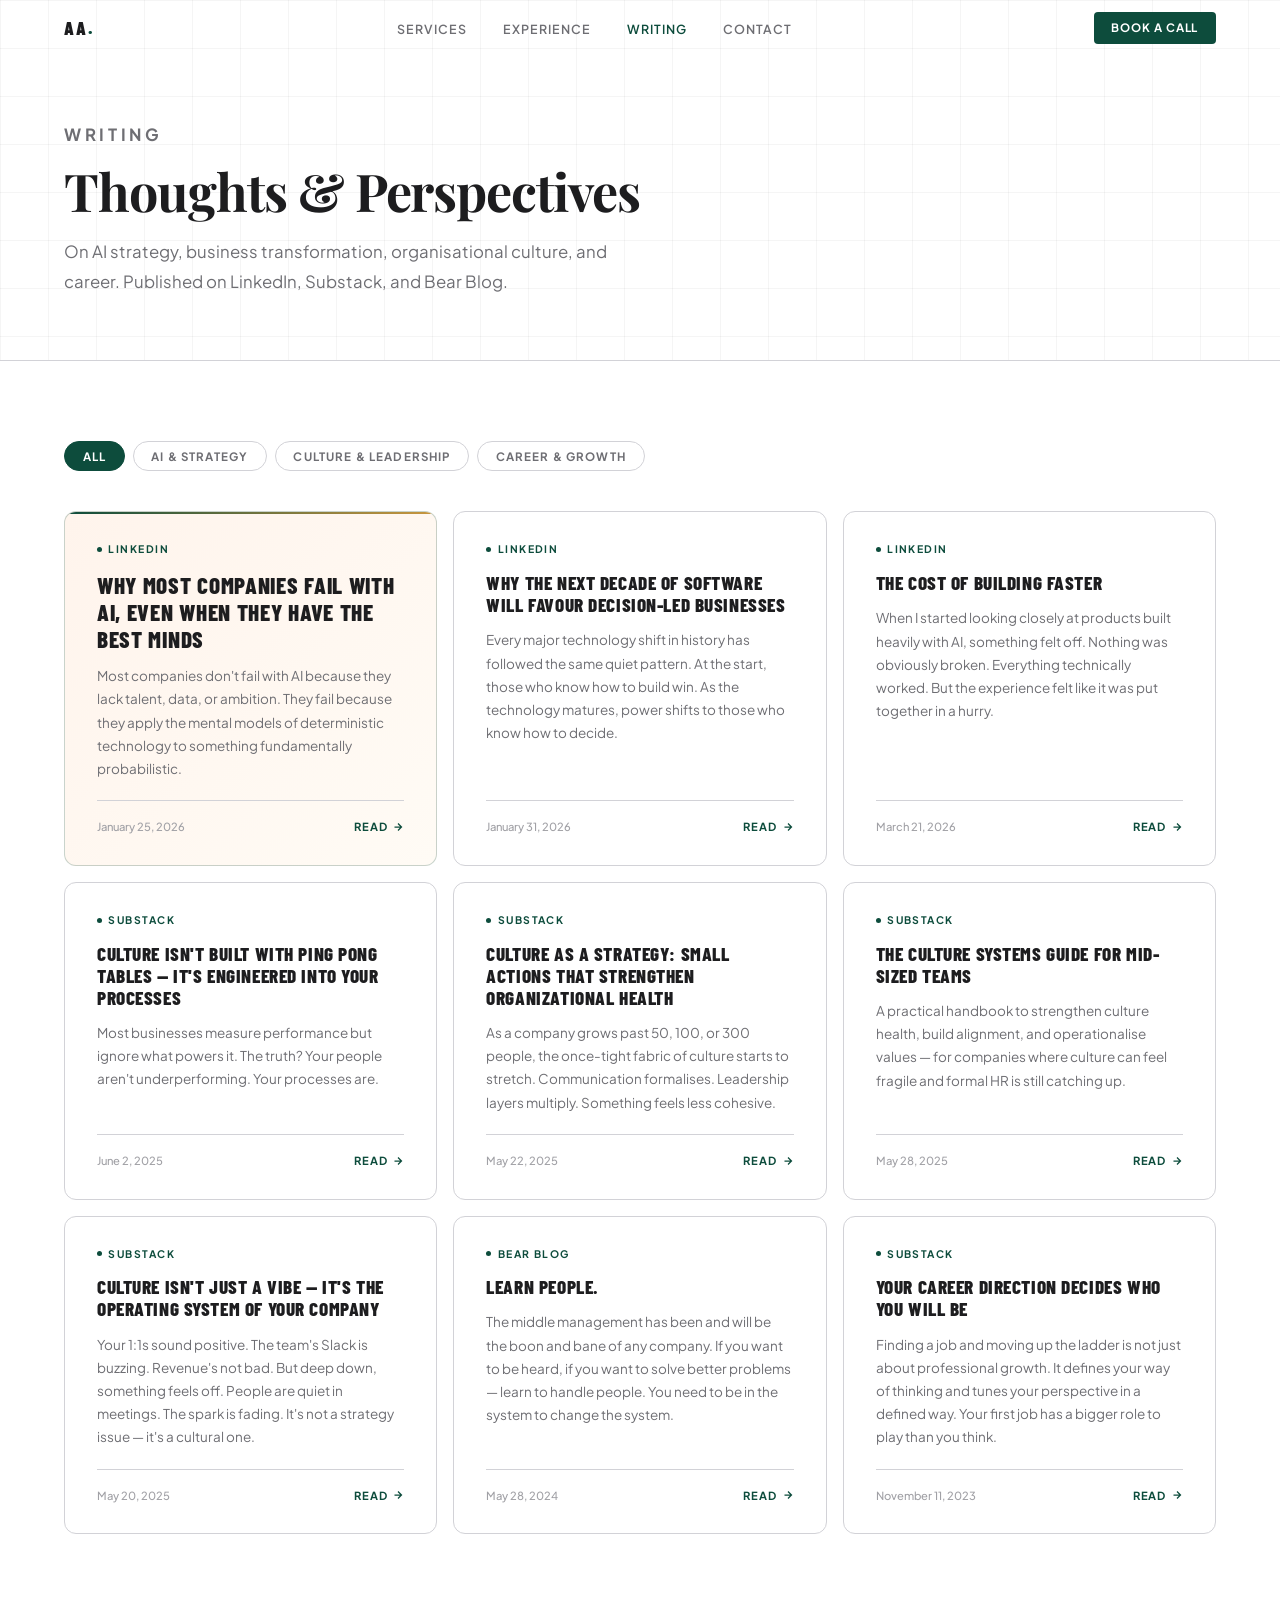
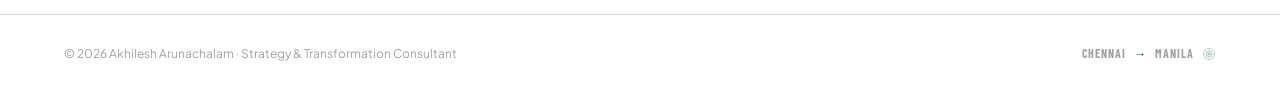
==== blog/index.html @ 8de8f926 "Migrate to multi-page structure for SEO - Extract shared CSS to styles.css - Create services.html wi" ====
<!DOCTYPE html>
<html lang="en">
<head>
  <meta charset="UTF-8"/>
  <meta name="viewport" content="width=device-width, initial-scale=1.0"/>
  <meta name="description" content="Writing by Akhilesh Arunachalam on AI strategy, business transformation, culture, and career — published on LinkedIn, Substack, and Bear Blog."/>
  <title>Writing &amp; Perspectives — Akhilesh Arunachalam</title>
  <link rel="preconnect" href="https://fonts.googleapis.com"/>
  <link href="https://fonts.googleapis.com/css2?family=Barlow+Condensed:wght@700;800;900&family=Playfair+Display:wght@600;700;800&family=Plus+Jakarta+Sans:wght@300;400;500;600;700;800&display=swap" rel="stylesheet"/>
  <link rel="stylesheet" href="../styles.css"/>
</head>
<body>

<nav id="nav">
  <a href="../" class="nav-logo">AA<span>.</span></a>
  <ul>
    <li><a href="../services.html">Services</a></li>
    <li><a href="../#experience">Experience</a></li>
    <li><a href="./" class="active">Writing</a></li>
    <li><a href="../#contact">Contact</a></li>
  </ul>
  <a href="https://calendly.com/akhilesh-arunachalam" target="_blank" class="nav-cta">Book a call</a>
</nav>

<div class="page-hero">
  <p class="page-hero-label">Writing</p>
  <h1>Thoughts &amp; Perspectives</h1>
  <p>On AI strategy, business transformation, organisational culture, and career. Published on LinkedIn, Substack, and Bear Blog.</p>
</div>

<section id="blogs">
  <div class="blog-filters fade">
    <button class="bf active" data-filter="all">All</button>
    <button class="bf" data-filter="ai">AI &amp; Strategy</button>
    <button class="bf" data-filter="culture">Culture &amp; Leadership</button>
    <button class="bf" data-filter="career">Career &amp; Growth</button>
  </div>

  <div class="blog-grid">

    <a href="why-most-companies-fail-with-ai.html" class="blog-card bc-featured fade" data-category="ai">
      <div class="blog-platform">LinkedIn</div>
      <div class="blog-title">Why Most Companies Fail With AI, Even When They Have the Best Minds</div>
      <p class="blog-excerpt">Most companies don't fail with AI because they lack talent, data, or ambition. They fail because they apply the mental models of deterministic technology to something fundamentally probabilistic.</p>
      <div class="blog-footer">
        <span class="blog-date">January 25, 2026</span>
        <span class="blog-cta">Read <svg width="12" height="12" fill="none" viewBox="0 0 24 24" stroke="currentColor" stroke-width="2.5"><path d="M5 12h14M12 5l7 7-7 7"/></svg></span>
      </div>
    </a>

    <a href="next-decade-software-decision-led-businesses.html" class="blog-card fade d1" data-category="ai">
      <div class="blog-platform">LinkedIn</div>
      <div class="blog-title">Why the Next Decade of Software Will Favour Decision-Led Businesses</div>
      <p class="blog-excerpt">Every major technology shift in history has followed the same quiet pattern. At the start, those who know how to build win. As the technology matures, power shifts to those who know how to decide.</p>
      <div class="blog-footer">
        <span class="blog-date">January 31, 2026</span>
        <span class="blog-cta">Read <svg width="12" height="12" fill="none" viewBox="0 0 24 24" stroke="currentColor" stroke-width="2.5"><path d="M5 12h14M12 5l7 7-7 7"/></svg></span>
      </div>
    </a>

    <a href="cost-of-building-faster.html" class="blog-card fade d2" data-category="ai">
      <div class="blog-platform">LinkedIn</div>
      <div class="blog-title">The Cost of Building Faster</div>
      <p class="blog-excerpt">When I started looking closely at products built heavily with AI, something felt off. Nothing was obviously broken. Everything technically worked. But the experience felt like it was put together in a hurry.</p>
      <div class="blog-footer">
        <span class="blog-date">March 21, 2026</span>
        <span class="blog-cta">Read <svg width="12" height="12" fill="none" viewBox="0 0 24 24" stroke="currentColor" stroke-width="2.5"><path d="M5 12h14M12 5l7 7-7 7"/></svg></span>
      </div>
    </a>

    <a href="culture-ping-pong-tables-processes.html" class="blog-card fade" data-category="culture">
      <div class="blog-platform">Substack</div>
      <div class="blog-title">Culture Isn't Built with Ping Pong Tables — It's Engineered into Your Processes</div>
      <p class="blog-excerpt">Most businesses measure performance but ignore what powers it. The truth? Your people aren't underperforming. Your processes are.</p>
      <div class="blog-footer">
        <span class="blog-date">June 2, 2025</span>
        <span class="blog-cta">Read <svg width="12" height="12" fill="none" viewBox="0 0 24 24" stroke="currentColor" stroke-width="2.5"><path d="M5 12h14M12 5l7 7-7 7"/></svg></span>
      </div>
    </a>

    <a href="culture-as-strategy-small-actions.html" class="blog-card fade d1" data-category="culture">
      <div class="blog-platform">Substack</div>
      <div class="blog-title">Culture as a Strategy: Small Actions That Strengthen Organizational Health</div>
      <p class="blog-excerpt">As a company grows past 50, 100, or 300 people, the once-tight fabric of culture starts to stretch. Communication formalises. Leadership layers multiply. Something feels less cohesive.</p>
      <div class="blog-footer">
        <span class="blog-date">May 22, 2025</span>
        <span class="blog-cta">Read <svg width="12" height="12" fill="none" viewBox="0 0 24 24" stroke="currentColor" stroke-width="2.5"><path d="M5 12h14M12 5l7 7-7 7"/></svg></span>
      </div>
    </a>

    <a href="culture-systems-guide.html" class="blog-card fade d2" data-category="culture">
      <div class="blog-platform">Substack</div>
      <div class="blog-title">The Culture Systems Guide for Mid-Sized Teams</div>
      <p class="blog-excerpt">A practical handbook to strengthen culture health, build alignment, and operationalise values — for companies where culture can feel fragile and formal HR is still catching up.</p>
      <div class="blog-footer">
        <span class="blog-date">May 28, 2025</span>
        <span class="blog-cta">Read <svg width="12" height="12" fill="none" viewBox="0 0 24 24" stroke="currentColor" stroke-width="2.5"><path d="M5 12h14M12 5l7 7-7 7"/></svg></span>
      </div>
    </a>

    <a href="culture-not-just-a-vibe.html" class="blog-card fade" data-category="culture">
      <div class="blog-platform">Substack</div>
      <div class="blog-title">Culture Isn't Just a Vibe — It's the Operating System of Your Company</div>
      <p class="blog-excerpt">Your 1:1s sound positive. The team's Slack is buzzing. Revenue's not bad. But deep down, something feels off. People are quiet in meetings. The spark is fading. It's not a strategy issue — it's a cultural one.</p>
      <div class="blog-footer">
        <span class="blog-date">May 20, 2025</span>
        <span class="blog-cta">Read <svg width="12" height="12" fill="none" viewBox="0 0 24 24" stroke="currentColor" stroke-width="2.5"><path d="M5 12h14M12 5l7 7-7 7"/></svg></span>
      </div>
    </a>

    <a href="learn-people.html" class="blog-card fade d1" data-category="career">
      <div class="blog-platform">Bear Blog</div>
      <div class="blog-title">Learn People.</div>
      <p class="blog-excerpt">The middle management has been and will be the boon and bane of any company. If you want to be heard, if you want to solve better problems — learn to handle people. You need to be in the system to change the system.</p>
      <div class="blog-footer">
        <span class="blog-date">May 28, 2024</span>
        <span class="blog-cta">Read <svg width="12" height="12" fill="none" viewBox="0 0 24 24" stroke="currentColor" stroke-width="2.5"><path d="M5 12h14M12 5l7 7-7 7"/></svg></span>
      </div>
    </a>

    <a href="career-direction-decides-who-you-will-be.html" class="blog-card fade d2" data-category="career">
      <div class="blog-platform">Substack</div>
      <div class="blog-title">Your Career Direction Decides Who You Will Be</div>
      <p class="blog-excerpt">Finding a job and moving up the ladder is not just about professional growth. It defines your way of thinking and tunes your perspective in a defined way. Your first job has a bigger role to play than you think.</p>
      <div class="blog-footer">
        <span class="blog-date">November 11, 2023</span>
        <span class="blog-cta">Read <svg width="12" height="12" fill="none" viewBox="0 0 24 24" stroke="currentColor" stroke-width="2.5"><path d="M5 12h14M12 5l7 7-7 7"/></svg></span>
      </div>
    </a>

  </div>
</section>

<footer>
  <div class="ft-l">© 2026 Akhilesh Arunachalam · Strategy &amp; Transformation Consultant</div>
  <div class="ft-r">
    Chennai <span>→</span> Manila
    <svg width="14" height="14" viewBox="0 0 20 20" fill="none" style="opacity:.35">
      <circle cx="10" cy="10" r="8" stroke="#0d4c3c" stroke-width="1"/>
      <circle cx="10" cy="10" r="4" stroke="#0d4c3c" stroke-width="1"/>
      <circle cx="10" cy="10" r="1.5" fill="#0d4c3c"/>
      <line x1="10" y1="2" x2="10" y2="18" stroke="#0d4c3c" stroke-width=".7"/>
      <line x1="2" y1="10" x2="18" y2="10" stroke="#0d4c3c" stroke-width=".7"/>
      <line x1="4.3" y1="4.3" x2="15.7" y2="15.7" stroke="#0d4c3c" stroke-width=".7"/>
      <line x1="15.7" y1="4.3" x2="4.3" y2="15.7" stroke="#0d4c3c" stroke-width=".7"/>
    </svg>
  </div>
</footer>

<script>
  const nav = document.getElementById('nav');
  window.addEventListener('scroll', () => nav.classList.toggle('scrolled', window.scrollY > 16), { passive: true });

  const io = new IntersectionObserver(
    entries => entries.forEach(e => { if (e.isIntersecting) e.target.classList.add('in'); }),
    { threshold: 0.07 }
  );
  document.querySelectorAll('.fade').forEach(el => io.observe(el));

  document.querySelectorAll('.bf').forEach(btn => {
    btn.addEventListener('click', () => {
      document.querySelectorAll('.bf').forEach(b => b.classList.remove('active'));
      btn.classList.add('active');
      const filter = btn.dataset.filter;
      document.querySelectorAll('.blog-card').forEach(card => {
        const show = filter === 'all' || card.dataset.category === filter;
        card.style.display = show ? '' : 'none';
      });
    });
  });
</script>
</body>
</html>
---- styles.css ----
*, *::before, *::after { box-sizing: border-box; margin: 0; padding: 0; }

:root {
  --bg:      #ffffff;
  --bg2:     #f5f5f7;
  --card:    #ffffff;
  --card2:   #f5f5f7;
  --border:  #d2d2d7;
  --text:    #1d1d1f;
  --muted:   #6e6e73;
  --light:   #a1a1a6;
  --saffron: #0d4c3c;
  --gold:    #c9973f;
  --sf-glow: rgba(13,76,60,.14);
}

html { scroll-behavior: smooth; }

body {
  background: var(--bg);
  color: var(--text);
  font-family: 'Plus Jakarta Sans', -apple-system, sans-serif;
  font-size: 17px;
  line-height: 1.75;
  -webkit-font-smoothing: antialiased;
}

/* ── NAV ─────────────────────────────────────── */
nav {
  position: fixed; top: 0; left: 0; right: 0; z-index: 200;
  height: 56px;
  display: flex; align-items: center; justify-content: space-between;
  padding: 0 max(28px,5%);
  transition: background .3s, border-color .3s;
}
nav.scrolled {
  background: rgba(255,255,255,.92);
  backdrop-filter: blur(16px);
  -webkit-backdrop-filter: blur(16px);
  border-bottom: 1px solid var(--border);
}
.nav-logo {
  font-family: 'Barlow Condensed', sans-serif;
  font-weight: 900; font-size: 1.15rem; letter-spacing: .12em;
  text-transform: uppercase; color: var(--text); text-decoration: none;
}
.nav-logo span { color: var(--saffron); }
nav ul { list-style: none; display: flex; gap: 2.25rem; }
nav a { font-size: .78rem; font-weight: 600; letter-spacing: .08em; text-transform: uppercase; color: var(--muted); text-decoration: none; transition: color .2s; }
nav a:hover { color: var(--saffron); }
nav ul a.active { color: var(--saffron); }
.nav-cta {
  background: var(--saffron); color: #fff !important;
  padding: .4rem 1.1rem; border-radius: 4px;
  font-size: .72rem; font-weight: 700; letter-spacing: .08em; text-transform: uppercase;
  text-decoration: none; transition: background .2s;
}
.nav-cta:hover { background: #0a3d2f !important; color: #fff !important; }

/* ── FADE ANIMATIONS ─────────────────────────── */
.fade { opacity: 0; transform: translateY(24px); transition: opacity .7s ease, transform .7s ease; }
.fade.in { opacity: 1; transform: none; }
.d1 { transition-delay: .1s; } .d2 { transition-delay: .2s; }
.d3 { transition-delay: .3s; } .d4 { transition-delay: .45s; }

/* ── HERO ────────────────────────────────────── */
#hero {
  min-height: 100vh;
  display: grid; grid-template-columns: 1fr 1fr;
  align-items: center;
  padding: 80px max(28px,5%) 60px;
  position: relative; overflow: hidden;
  background: #ffffff;
}
#hero::before {
  content: '';
  position: absolute; inset: 0;
  background-image:
    linear-gradient(rgba(0,0,0,.05) 1px, transparent 1px),
    linear-gradient(90deg, rgba(0,0,0,.05) 1px, transparent 1px);
  background-size: 48px 48px;
  pointer-events: none;
}
#hero::after {
  content: '';
  position: absolute; bottom: -120px; left: -80px;
  width: 500px; height: 500px;
  background: radial-gradient(circle, rgba(13,76,60,.07) 0%, transparent 65%);
  pointer-events: none;
}
.hero-left { position: relative; z-index: 2; }
.hero-tag {
  display: inline-flex; align-items: center; gap: .6rem;
  font-size: .68rem; font-weight: 700; letter-spacing: .2em;
  text-transform: uppercase; color: var(--saffron); margin-bottom: 1.75rem;
}
.hero-tag::before { content: ''; width: 24px; height: 2px; background: var(--saffron); }
h1 {
  font-family: 'Barlow Condensed', sans-serif;
  font-size: clamp(2.8rem, 6vw, 5.5rem);
  font-weight: 900; letter-spacing: .06em;
  text-transform: uppercase; line-height: .95;
  color: var(--text); margin-bottom: 1.75rem;
}
.hero-tagline {
  font-size: clamp(.72rem, 1.1vw, .85rem);
  font-weight: 700; letter-spacing: .22em; text-transform: uppercase;
  color: var(--saffron); margin-bottom: 1.25rem;
  display: flex; align-items: center; gap: .75rem;
}
.tl-sep { color: var(--light); }
.hero-desc {
  font-size: clamp(.9rem, 1.4vw, 1.05rem);
  color: var(--muted); line-height: 1.75; max-width: 420px; margin-bottom: 3rem;
}
.cap-badges { display: flex; flex-wrap: wrap; gap: 1.25rem; margin-bottom: 3rem; }
.cap-badge {
  display: flex; align-items: center; gap: .7rem;
  padding: .55rem 1rem .55rem .55rem;
  background: var(--bg2); border: 1px solid var(--border); border-radius: 6px;
  transition: border-color .2s, background .2s;
}
.cap-badge:hover { border-color: rgba(13,76,60,.4); background: rgba(13,76,60,.05); }
.cap-icon {
  width: 32px; height: 32px; border-radius: 4px;
  background: rgba(13,76,60,.12);
  display: flex; align-items: center; justify-content: center;
  flex-shrink: 0; color: var(--saffron);
}
.cap-text { font-size: .62rem; font-weight: 700; letter-spacing: .14em; text-transform: uppercase; color: var(--muted); }
.hero-actions { display: flex; gap: 1rem; }
.btn {
  display: inline-flex; align-items: center; gap: .5rem;
  padding: .75rem 1.75rem; border-radius: 4px;
  font-size: .82rem; font-weight: 700; letter-spacing: .06em;
  text-transform: uppercase; text-decoration: none; transition: all .2s;
}
.btn-primary { background: var(--saffron); color: #fff; }
.btn-primary:hover { background: #0a3d2f; transform: translateY(-1px); box-shadow: 0 6px 20px rgba(13,76,60,.3); }
.btn-outline { border: 1px solid var(--border); color: var(--muted); }
.btn-outline:hover { border-color: var(--saffron); color: var(--saffron); }
.hero-right {
  position: relative; z-index: 2;
  display: flex; align-items: center; justify-content: flex-end; padding-right: 2%;
}
.gopuram-wrap { position: relative; width: min(480px, 46vw); }
.gopuram-svg { width: 100%; height: auto; display: block; }
.gopuram-halo {
  position: absolute; top: 50%; left: 50%;
  transform: translate(-50%, -50%);
  width: 90%; height: 90%; border-radius: 50%;
  border: 1px solid rgba(13,76,60,.12); pointer-events: none;
}
.gopuram-halo::before {
  content: ''; position: absolute; inset: 12%; border-radius: 50%;
  border: 1px solid rgba(13,76,60,.07);
}
.hero-pill {
  position: absolute;
  background: rgba(255,255,255,.97); border: 1px solid var(--border);
  box-shadow: 0 4px 20px rgba(0,0,0,.08); border-radius: 8px; padding: .6rem 1rem;
  backdrop-filter: blur(8px);
}
.hero-pill .pn { font-size: 1.3rem; font-weight: 800; letter-spacing: -.04em; color: var(--saffron); display: block; }
.hero-pill .pl { font-size: .65rem; font-weight: 600; letter-spacing: .08em; text-transform: uppercase; color: var(--muted); }
.pill-1 { top: 18%; left: -8%; animation: float 6s ease-in-out infinite; }
.pill-2 { bottom: 22%; right: -4%; animation: float 6s ease-in-out infinite .8s; }
.pill-3 { top: 54%; left: -12%; animation: float 6s ease-in-out infinite 1.6s; }
@keyframes float { 0%,100% { transform: translateY(0); } 50% { transform: translateY(-8px); } }

/* ── MARQUEE ────────────────────────────────── */
#marquee { padding: 14px 0; overflow: hidden; background: var(--card); border-top: 1px solid var(--border); border-bottom: 1px solid var(--border); }
.marquee-track { display: flex; width: max-content; animation: mq 35s linear infinite; }
.marquee-track:hover { animation-play-state: paused; }
@keyframes mq { from { transform: translateX(0); } to { transform: translateX(-50%); } }
.mi { display: inline-flex; align-items: center; gap: .5rem; padding: 0 2rem; font-size: .68rem; font-weight: 700; letter-spacing: .14em; text-transform: uppercase; color: var(--light); white-space: nowrap; }
.md { width: 4px; height: 4px; border-radius: 50%; background: var(--saffron); flex-shrink: 0; }

/* ── NUMBERS ────────────────────────────────── */
#numbers { display: grid; grid-template-columns: repeat(4,1fr); gap: 0; border-bottom: 1px solid var(--border); }
.num-item { padding: 2.5rem 2rem; border-right: 1px solid var(--border); position: relative; overflow: hidden; transition: background .2s; }
.num-item:last-child { border-right: none; }
.num-item:hover { background: rgba(0,0,0,.02); }
.num-item::before { content: ''; position: absolute; bottom: 0; left: 0; right: 0; height: 2px; background: linear-gradient(90deg, var(--saffron), var(--gold)); opacity: 0; transition: opacity .3s; }
.num-item:hover::before { opacity: 1; }
.big-num { font-family: 'Barlow Condensed', sans-serif; font-size: 3rem; font-weight: 900; letter-spacing: -.01em; line-height: 1; color: var(--text); margin-bottom: .4rem; }
.big-num span { color: var(--saffron); }
.num-label { font-size: .75rem; color: var(--muted); font-weight: 500; line-height: 1.4; }

/* ── SPOTLIGHT ──────────────────────────────── */
#spotlight { padding: 100px max(28px,5%); background: var(--bg2); position: relative; overflow: hidden; text-align: center; }
#spotlight::before { content: ''; position: absolute; bottom: 0; left: 50%; transform: translateX(-50%); width: 800px; height: 300px; background: radial-gradient(ellipse, rgba(13,76,60,.08) 0%, transparent 70%); pointer-events: none; }
#spotlight::after { content: ''; position: absolute; inset: 0; background-image: radial-gradient(circle, rgba(13,76,60,.13) 1px, transparent 1px); background-size: 42px 42px; pointer-events: none; }
.sp-label { font-size: .68rem; font-weight: 700; letter-spacing: .22em; text-transform: uppercase; color: var(--saffron); margin-bottom: 1.75rem; position: relative; z-index: 2; }
.sp-head { font-family: 'Playfair Display', serif; font-size: clamp(1.9rem, 5vw, 4rem); font-weight: 700; letter-spacing: -0.02em; text-transform: none; line-height: 1.18; color: var(--text); max-width: 900px; margin: 0 auto 1.5rem; position: relative; z-index: 2; }
.sp-head em { font-style: normal; color: var(--saffron); }
.sp-sub { font-size: 1.05rem; color: var(--muted); max-width: 540px; margin: 0 auto 2.75rem; line-height: 1.8; position: relative; z-index: 2; }
.sp-tags { display: flex; flex-wrap: wrap; gap: .6rem; justify-content: center; position: relative; z-index: 2; }
.sp-tag { background: rgba(0,0,0,.04); border: 1px solid var(--border); color: var(--muted); padding: .32rem .9rem; border-radius: 3px; font-size: .72rem; font-weight: 600; letter-spacing: .08em; text-transform: uppercase; }

/* ── PILLARS ────────────────────────────────── */
#pillars { padding: 80px max(28px,5%); background: var(--bg); }
.sec-label { font-size: .68rem; font-weight: 700; letter-spacing: .22em; text-transform: uppercase; color: var(--saffron); margin-bottom: .75rem; }
.sec-title { font-family: 'Playfair Display', serif; font-size: clamp(1.75rem, 3.5vw, 2.75rem); font-weight: 700; letter-spacing: -0.02em; text-transform: none; color: var(--text); margin-bottom: 2.5rem; line-height: 1.18; }
.pillars-grid { display: grid; grid-template-columns: repeat(3,1fr); gap: 16px; }
.pillar-card { background: var(--card); border: 1px solid var(--border); border-radius: 8px; padding: 2.25rem 2rem; position: relative; overflow: hidden; transition: transform .25s, box-shadow .25s, border-color .25s; }
.pillar-card::before { content: ''; position: absolute; top: 0; left: 0; right: 0; height: 2px; background: linear-gradient(90deg, var(--saffron), var(--gold)); opacity: 0; transition: opacity .25s; }
.pillar-card:hover { transform: translateY(-4px); box-shadow: 0 16px 48px rgba(0,0,0,.3); border-color: rgba(13,76,60,.3); }
.pillar-card:hover::before { opacity: 1; }
.pillar-num { font-family: 'Barlow Condensed', sans-serif; font-size: 3.8rem; font-weight: 900; line-height: 1; color: var(--saffron); opacity: .18; margin-bottom: -.5rem; }
.pillar-icon { width: 48px; height: 48px; background: rgba(13,76,60,.1); border-radius: 6px; display: flex; align-items: center; justify-content: center; color: var(--saffron); margin-bottom: 1.25rem; }
.pillar-card h3 { font-size: .72rem; font-weight: 700; letter-spacing: .16em; text-transform: uppercase; color: var(--saffron); margin-bottom: .6rem; }
.pillar-card p { font-size: .9rem; color: var(--muted); line-height: 1.7; }
.pillar-list { margin-top: 1rem; padding-left: 1rem; }
.pillar-list li { font-size: .82rem; color: var(--light); line-height: 1.65; margin-bottom: .2rem; }
.pillar-list li::marker { color: var(--saffron); }

/* ── EXPERIENCE ─────────────────────────────── */
#experience { padding: 80px max(28px,5%); background: var(--bg2); }
.exp-grid { display: grid; grid-template-columns: 1fr 1fr; gap: 16px; }
.exp-card { background: var(--card); border: 1px solid var(--border); border-radius: 8px; padding: 2rem; position: relative; overflow: hidden; transition: transform .2s, box-shadow .2s, border-color .2s; }
.exp-card:hover { transform: translateY(-3px); box-shadow: 0 12px 40px rgba(0,0,0,.3); border-color: rgba(13,76,60,.25); }
.exp-card::before { content: ''; position: absolute; top: 0; left: 0; right: 0; height: 2px; background: linear-gradient(90deg, var(--saffron), var(--gold)); opacity: 0; transition: opacity .2s; }
.exp-card:hover::before { opacity: 1; }
.exp-card.hero-exp { grid-column: span 2; background: linear-gradient(135deg, #fff4ec 0%, #fffbf5 100%); border-color: rgba(13,76,60,.25); }
.exp-card.hero-exp::before { opacity: 1; }
.exp-co-row { display: flex; justify-content: space-between; align-items: center; margin-bottom: 1rem; flex-wrap: wrap; gap: .5rem; }
.exp-company { font-size: .68rem; font-weight: 700; letter-spacing: .12em; text-transform: uppercase; color: var(--light); }
.exp-period { font-size: .68rem; font-weight: 700; letter-spacing: .08em; text-transform: uppercase; color: var(--saffron); background: rgba(13,76,60,.1); padding: .22rem .7rem; border-radius: 3px; }
.exp-role { font-family: 'Barlow Condensed', sans-serif; font-size: 1.6rem; font-weight: 800; letter-spacing: .05em; text-transform: uppercase; color: var(--text); margin-bottom: .2rem; }
.exp-loc { font-size: .75rem; color: var(--light); margin-bottom: 1.4rem; display: flex; align-items: center; gap: .35rem; }
.exp-metrics { display: flex; gap: 2rem; flex-wrap: wrap; margin-bottom: 1.4rem; padding-bottom: 1.4rem; border-bottom: 1px solid var(--border); }
.exp-m .v { display: block; font-family: 'Barlow Condensed', sans-serif; font-size: 2rem; font-weight: 900; letter-spacing: -.01em; color: var(--saffron); line-height: 1; }
.exp-m .l { font-size: .68rem; font-weight: 600; letter-spacing: .08em; text-transform: uppercase; color: var(--light); }
.exp-bullets { padding-left: 1.1rem; }
.exp-bullets li { font-size: .855rem; line-height: 1.7; color: var(--muted); margin-bottom: .3rem; }
.exp-bullets li::marker { color: var(--saffron); }

/* ── SKILLS ─────────────────────────────────── */
#skills { padding: 80px max(28px,5%); background: var(--bg); }
.skills-grid { display: grid; grid-template-columns: 1fr 1fr; gap: 0 4rem; }
.sk-row { display: grid; grid-template-columns: 180px 1fr; padding: 1rem 0; border-bottom: 1px solid var(--border); align-items: start; gap: 1rem; }
.sk-row:last-child { border-bottom: none; }
.sk-cat { font-size: .75rem; font-weight: 700; letter-spacing: .1em; text-transform: uppercase; color: var(--text); padding-top: .2rem; }
.sk-tags { display: flex; flex-wrap: wrap; gap: .35rem; }
.sk-tag { background: var(--card2); border: 1px solid var(--border); border-radius: 3px; padding: .28rem .75rem; font-size: .72rem; color: var(--muted); font-weight: 500; transition: all .15s; }
.sk-tag:hover { border-color: var(--saffron); color: var(--saffron); }

/* ── CERTS ──────────────────────────────────── */
#certs { padding: 80px max(28px,5%); background: var(--bg2); }
.cert-grid { display: grid; grid-template-columns: repeat(auto-fit, minmax(260px,1fr)); gap: 12px; }
.cert-card { display: flex; align-items: flex-start; gap: 1rem; padding: 1.25rem 1.5rem; background: var(--card); border: 1px solid var(--border); border-radius: 8px; transition: border-color .2s; }
.cert-card:hover { border-color: rgba(13,76,60,.35); }
.cert-dot { width: 6px; height: 6px; border-radius: 50%; background: var(--saffron); flex-shrink: 0; margin-top: 7px; }
.cert-card h4 { font-size: .875rem; font-weight: 600; color: var(--text); margin-bottom: .2rem; line-height: 1.3; }
.cert-card p { font-size: .72rem; color: var(--light); }

/* ── CONTACT ────────────────────────────────── */
#contact { padding: 90px max(28px,5%); background: var(--bg2); position: relative; overflow: hidden; }
#contact::before { content: ''; position: absolute; right: 5%; top: 50%; transform: translateY(-50%); width: 400px; height: 400px; background: radial-gradient(circle, rgba(13,76,60,.08) 0%, transparent 65%); pointer-events: none; }
.contact-layout { display: grid; grid-template-columns: 1fr 1fr; gap: 5rem; align-items: center; }
.contact-left .c-label { font-size: .68rem; font-weight: 700; letter-spacing: .22em; text-transform: uppercase; color: var(--saffron); margin-bottom: .75rem; }
.contact-left h2 { font-family: 'Playfair Display', serif; font-size: clamp(1.75rem, 3.5vw, 2.75rem); font-weight: 700; letter-spacing: -0.02em; text-transform: none; line-height: 1.2; color: var(--text); margin-bottom: 1.25rem; }
.contact-left p { font-size: .95rem; color: var(--muted); line-height: 1.8; margin-bottom: 2rem; }
.contact-primary { display: inline-flex; align-items: center; gap: .6rem; background: var(--saffron); color: #fff; padding: .85rem 2rem; border-radius: 4px; font-size: .82rem; font-weight: 700; letter-spacing: .08em; text-transform: uppercase; text-decoration: none; transition: background .2s, transform .2s; }
.contact-primary:hover { background: #0a3d2f; transform: translateY(-2px); }
.contact-right { display: flex; flex-direction: column; gap: .75rem; }
.c-link { display: flex; align-items: center; gap: 1rem; padding: 1.1rem 1.25rem; background: var(--card); border: 1px solid var(--border); border-radius: 8px; text-decoration: none; transition: all .2s; }
.c-link:hover { border-color: rgba(13,76,60,.4); transform: translateX(5px); }
.c-icon { width: 38px; height: 38px; flex-shrink: 0; background: rgba(13,76,60,.1); border-radius: 6px; display: flex; align-items: center; justify-content: center; color: var(--saffron); }
.c-lbl { font-size: .62rem; text-transform: uppercase; letter-spacing: .12em; color: var(--light); }
.c-val { font-size: .9rem; font-weight: 600; color: var(--text); }

/* ── FOOTER ─────────────────────────────────── */
footer { padding: 1.75rem max(28px,5%); border-top: 1px solid var(--border); display: flex; align-items: center; justify-content: space-between; flex-wrap: wrap; gap: 1rem; background: var(--bg); }
.ft-l { font-size: .75rem; color: var(--light); }
.ft-r { display: flex; align-items: center; gap: .5rem; font-size: .75rem; color: var(--light); font-family: 'Barlow Condensed', sans-serif; letter-spacing: .08em; font-weight: 700; text-transform: uppercase; }
.ft-r span { color: var(--saffron); }

/* ── BLOGS ──────────────────────────────────── */
#blogs { padding: 80px max(28px,5%); background: var(--bg); }
.blog-filters { display: flex; gap: .5rem; flex-wrap: wrap; margin-bottom: 2.5rem; }
.bf { padding: .42rem 1.1rem; border-radius: 100px; border: 1px solid var(--border); background: transparent; color: var(--muted); font-size: .72rem; font-weight: 700; letter-spacing: .1em; text-transform: uppercase; cursor: pointer; transition: all .2s; font-family: 'Plus Jakarta Sans', sans-serif; }
.bf:hover { border-color: var(--saffron); color: var(--saffron); }
.bf.active { background: var(--saffron); border-color: var(--saffron); color: #fff; }
.blog-grid { display: grid; grid-template-columns: repeat(3,1fr); gap: 16px; }
.blog-card { background: var(--card); border: 1px solid var(--border); border-radius: 12px; padding: 1.75rem 2rem; display: flex; flex-direction: column; position: relative; overflow: hidden; transition: transform .22s, box-shadow .22s, border-color .22s; text-decoration: none; color: inherit; }
.blog-card::before { content: ''; position: absolute; top: 0; left: 0; right: 0; height: 2px; background: linear-gradient(90deg, var(--saffron), var(--gold)); opacity: 0; transition: opacity .22s; }
.blog-card:hover { transform: translateY(-3px); box-shadow: 0 12px 36px rgba(0,0,0,.07); border-color: rgba(13,76,60,.2); }
.blog-card:hover::before { opacity: 1; }
.blog-card.bc-featured { background: linear-gradient(135deg, #fff4ec 0%, #fffbf5 100%); border-color: rgba(13,76,60,.22); }
.blog-card.bc-featured::before { opacity: 1; }
.blog-card.hidden { display: none; }
.blog-platform { display: inline-flex; align-items: center; gap: .4rem; font-size: .65rem; font-weight: 700; letter-spacing: .14em; text-transform: uppercase; color: var(--saffron); margin-bottom: .85rem; }
.blog-platform::before { content: ''; width: 5px; height: 5px; border-radius: 50%; background: var(--saffron); flex-shrink: 0; }
.blog-title { font-family: 'Barlow Condensed', sans-serif; font-size: 1.2rem; font-weight: 800; letter-spacing: .03em; text-transform: uppercase; line-height: 1.15; color: var(--text); margin-bottom: .75rem; }
.bc-featured .blog-title { font-size: 1.45rem; }
.blog-excerpt { font-size: .845rem; color: var(--muted); line-height: 1.72; flex: 1; margin-bottom: 1.25rem; }
.blog-footer { display: flex; align-items: center; justify-content: space-between; padding-top: 1rem; border-top: 1px solid var(--border); margin-top: auto; }
.blog-date { font-size: .7rem; color: var(--light); font-weight: 500; }
.blog-cta { font-size: .7rem; font-weight: 700; letter-spacing: .08em; text-transform: uppercase; color: var(--saffron); display: flex; align-items: center; gap: .3rem; }
.blog-cta svg { transition: transform .2s; }
.blog-card:hover .blog-cta svg { transform: translateX(3px); }

/* ── SERVICES ───────────────────────────────── */
#services { padding: 90px max(28px,5%); background: var(--bg); }
.svc-header { max-width: 640px; margin-bottom: 3rem; }
.svc-label { font-size: .68rem; font-weight: 700; letter-spacing: .22em; text-transform: uppercase; color: var(--saffron); margin-bottom: .75rem; }
#services h2 { font-family: 'Playfair Display', serif; font-size: clamp(1.75rem, 3.5vw, 2.75rem); font-weight: 700; letter-spacing: -0.02em; text-transform: none; line-height: 1.2; color: var(--text); margin-bottom: 1.25rem; }
.svc-intro { font-size: .95rem; color: var(--muted); line-height: 1.8; }
.svc-tabs { display: flex; gap: .5rem; flex-wrap: wrap; margin-bottom: 2.5rem; }
.svc-tab { padding: .42rem 1.25rem; border-radius: 100px; border: 1px solid var(--border); background: transparent; color: var(--muted); font-size: .72rem; font-weight: 700; letter-spacing: .1em; text-transform: uppercase; cursor: pointer; transition: all .2s; font-family: 'Plus Jakarta Sans', sans-serif; }
.svc-tab:hover { border-color: var(--saffron); color: var(--saffron); }
.svc-tab.active { background: var(--saffron); border-color: var(--saffron); color: #fff; }
.svc-grid { display: grid; grid-template-columns: repeat(3,1fr); gap: 16px; margin-bottom: 3rem; }
.svc-card { background: var(--card); border: 1px solid var(--border); border-radius: 12px; padding: 2rem; display: flex; flex-direction: column; position: relative; overflow: hidden; transition: transform .22s, box-shadow .22s, border-color .22s; }
.svc-card::before { content: ''; position: absolute; top: 0; left: 0; right: 0; height: 3px; opacity: 0; transition: opacity .22s; }
.svc-card.line-transform::before { background: linear-gradient(90deg, var(--saffron), var(--gold)); }
.svc-card.line-ai::before { background: linear-gradient(90deg, #5b6ef5, var(--saffron)); }
.svc-card.line-build::before { background: linear-gradient(90deg, #2ca58d, var(--saffron)); }
.svc-card:hover { transform: translateY(-3px); box-shadow: 0 12px 36px rgba(0,0,0,.08); }
.svc-card:hover::before { opacity: 1; }
.svc-line-badge { display: inline-flex; align-items: center; gap: .45rem; font-size: .6rem; font-weight: 700; letter-spacing: .18em; text-transform: uppercase; margin-bottom: 1.25rem; }
.svc-line-badge::before { content: ''; width: 6px; height: 6px; border-radius: 50%; flex-shrink: 0; }
.line-transform .svc-line-badge { color: var(--saffron); }
.line-transform .svc-line-badge::before { background: var(--saffron); }
.line-ai .svc-line-badge { color: #5b6ef5; }
.line-ai .svc-line-badge::before { background: #5b6ef5; }
.line-build .svc-line-badge { color: #2ca58d; }
.line-build .svc-line-badge::before { background: #2ca58d; }
.svc-icon { width: 44px; height: 44px; border-radius: 10px; background: rgba(13,76,60,.1); display: flex; align-items: center; justify-content: center; color: var(--saffron); margin-bottom: 1.25rem; flex-shrink: 0; }
.line-ai .svc-icon { background: rgba(91,110,245,.1); color: #5b6ef5; }
.line-build .svc-icon { background: rgba(44,165,141,.1); color: #2ca58d; }
.svc-name { font-family: 'Barlow Condensed', sans-serif; font-size: 1.2rem; font-weight: 900; letter-spacing: .04em; text-transform: uppercase; line-height: 1.1; color: var(--text); margin-bottom: .45rem; }
.svc-tagline { font-size: .78rem; color: var(--saffron); font-weight: 600; margin-bottom: .8rem; }
.line-ai .svc-tagline { color: #5b6ef5; }
.line-build .svc-tagline { color: #2ca58d; }
.svc-desc { font-size: .875rem; color: var(--muted); line-height: 1.72; margin-bottom: 1.25rem; flex: 1; }
.svc-deliverables { margin-bottom: 1.5rem; }
.svc-deliverables-title { font-size: .6rem; font-weight: 700; letter-spacing: .16em; text-transform: uppercase; color: var(--light); margin-bottom: .5rem; }
.svc-deliverables ul { list-style: none; padding: 0; display: flex; flex-direction: column; gap: .3rem; }
.svc-deliverables li { font-size: .8rem; color: var(--muted); display: flex; align-items: flex-start; gap: .5rem; line-height: 1.5; }
.svc-deliverables li::before { content: '→'; color: var(--saffron); flex-shrink: 0; font-size: .75rem; margin-top: .02rem; }
.line-ai .svc-deliverables li::before { color: #5b6ef5; }
.line-build .svc-deliverables li::before { color: #2ca58d; }
.svc-for { font-size: .76rem; color: var(--light); margin-bottom: 1.5rem; line-height: 1.5; }
.svc-for strong { color: var(--muted); font-weight: 600; }
.svc-actions { display: flex; flex-direction: column; gap: .6rem; margin-top: auto; }
.svc-btn-primary { display: flex; align-items: center; justify-content: center; gap: .5rem; background: var(--saffron); color: #fff; padding: .7rem 1rem; border-radius: 4px; font-size: .75rem; font-weight: 700; letter-spacing: .07em; text-transform: uppercase; text-decoration: none; border: none; cursor: pointer; font-family: 'Plus Jakarta Sans', sans-serif; transition: background .2s, transform .15s; }
.svc-btn-primary:hover { background: #0a3d2f; transform: translateY(-1px); }
.line-ai .svc-btn-primary { background: #5b6ef5; }
.line-ai .svc-btn-primary:hover { background: #4a5de0; }
.line-build .svc-btn-primary { background: #2ca58d; }
.line-build .svc-btn-primary:hover { background: #249679; }
.svc-btn-secondary { display: flex; align-items: center; justify-content: center; gap: .5rem; background: transparent; color: var(--muted); padding: .65rem 1rem; border-radius: 4px; font-size: .75rem; font-weight: 700; letter-spacing: .07em; text-transform: uppercase; border: 1px solid var(--border); cursor: pointer; font-family: 'Plus Jakarta Sans', sans-serif; transition: all .2s; }
.svc-btn-secondary:hover { border-color: var(--saffron); color: var(--saffron); }
.svc-cta-banner { background: var(--text); border-radius: 12px; padding: 2.5rem 3rem; display: flex; align-items: center; justify-content: space-between; gap: 2rem; }
.svc-cta-banner h3 { font-family: 'Playfair Display', serif; font-size: clamp(1.35rem, 2.5vw, 1.9rem); font-weight: 700; letter-spacing: -0.01em; text-transform: none; color: #fff; margin-bottom: .35rem; }
.svc-cta-banner p { font-size: .9rem; color: rgba(255,255,255,.5); }
.svc-cta-actions { display: flex; gap: .75rem; flex-shrink: 0; }
.svc-cta-primary { display: inline-flex; align-items: center; gap: .5rem; background: var(--saffron); color: #fff; padding: .85rem 1.75rem; border-radius: 4px; font-size: .8rem; font-weight: 700; letter-spacing: .06em; text-transform: uppercase; text-decoration: none; transition: background .2s; }
.svc-cta-primary:hover { background: #0a3d2f; }
.svc-cta-secondary { display: inline-flex; align-items: center; gap: .5rem; background: transparent; color: rgba(255,255,255,.7); padding: .85rem 1.75rem; border-radius: 4px; font-size: .8rem; font-weight: 700; letter-spacing: .06em; text-transform: uppercase; border: 1px solid rgba(255,255,255,.2); cursor: pointer; font-family: 'Plus Jakarta Sans', sans-serif; transition: all .2s; }
.svc-cta-secondary:hover { color: #fff; border-color: rgba(255,255,255,.5); }

/* ── SERVICE INQUIRY MODAL ───────────────────── */
.si-overlay { position: fixed; inset: 0; z-index: 600; background: rgba(0,0,0,.45); backdrop-filter: blur(6px); -webkit-backdrop-filter: blur(6px); display: flex; align-items: center; justify-content: center; padding: max(16px,2.5%); opacity: 0; pointer-events: none; transition: opacity .3s; }
.si-overlay.open { opacity: 1; pointer-events: all; }
.si-box { background: var(--card); border: 1px solid var(--border); border-radius: 16px; width: 100%; max-width: 560px; max-height: 92vh; overflow-y: auto; position: relative; transform: translateY(18px); transition: transform .3s; padding: 2.5rem; }
.si-overlay.open .si-box { transform: translateY(0); }
.si-close { position: absolute; top: 1.25rem; right: 1.25rem; width: 32px; height: 32px; border-radius: 50%; background: var(--bg2); border: 1px solid var(--border); color: var(--muted); font-size: 1rem; cursor: pointer; display: flex; align-items: center; justify-content: center; transition: all .15s; }
.si-close:hover { background: var(--saffron); color: #fff; border-color: var(--saffron); }
.si-label { font-size: .65rem; font-weight: 700; letter-spacing: .2em; text-transform: uppercase; color: var(--saffron); margin-bottom: .5rem; }
.si-title { font-family: 'Playfair Display', serif; font-size: 1.75rem; font-weight: 700; letter-spacing: -0.01em; text-transform: none; color: var(--text); margin-bottom: .5rem; }
.si-desc { font-size: .875rem; color: var(--muted); line-height: 1.7; margin-bottom: 2rem; }
.si-form { display: flex; flex-direction: column; gap: 1rem; }
.si-row { display: grid; grid-template-columns: 1fr 1fr; gap: 1rem; }
.si-field { display: flex; flex-direction: column; gap: .4rem; }
.si-field label { font-size: .63rem; font-weight: 700; letter-spacing: .12em; text-transform: uppercase; color: var(--muted); }
.si-field input, .si-field select, .si-field textarea { background: var(--bg2); border: 1px solid var(--border); border-radius: 6px; padding: .7rem .9rem; font-size: .875rem; color: var(--text); font-family: 'Plus Jakarta Sans', sans-serif; transition: border-color .2s; outline: none; width: 100%; }
.si-field input:focus, .si-field select:focus, .si-field textarea:focus { border-color: var(--saffron); }
.si-field textarea { resize: vertical; min-height: 100px; }
.si-field select { cursor: pointer; appearance: none; background-image: url("data:image/svg+xml,%3Csvg xmlns='http://www.w3.org/2000/svg' width='12' height='8' viewBox='0 0 12 8'%3E%3Cpath d='M1 1l5 5 5-5' stroke='%23a1a1a6' stroke-width='1.5' fill='none' stroke-linecap='round'/%3E%3C/svg%3E"); background-repeat: no-repeat; background-position: right .9rem center; padding-right: 2.5rem; }
.si-submit { background: var(--saffron); color: #fff; padding: .875rem 1.75rem; border-radius: 4px; font-size: .82rem; font-weight: 700; letter-spacing: .07em; text-transform: uppercase; border: none; cursor: pointer; font-family: 'Plus Jakarta Sans', sans-serif; transition: background .2s; width: 100%; margin-top: .5rem; }
.si-submit:hover { background: #0a3d2f; }
.si-success { display: none; text-align: center; padding: 2.5rem 0; }
.si-check { width: 52px; height: 52px; background: rgba(13,76,60,.1); border-radius: 50%; display: flex; align-items: center; justify-content: center; color: var(--saffron); margin: 0 auto 1.25rem; }
.si-success h4 { font-family: 'Barlow Condensed', sans-serif; font-size: 1.5rem; font-weight: 900; letter-spacing: .04em; text-transform: uppercase; color: var(--text); margin-bottom: .5rem; }
.si-success p { color: var(--muted); font-size: .9rem; line-height: 1.7; }

/* ── PAGE HERO (services / blog pages) ──────── */
.page-hero { padding: 120px max(28px,5%) 64px; background: var(--bg); position: relative; overflow: hidden; border-bottom: 1px solid var(--border); }
.page-hero::before { content: ''; position: absolute; inset: 0; background-image: linear-gradient(rgba(0,0,0,.04) 1px, transparent 1px), linear-gradient(90deg, rgba(0,0,0,.04) 1px, transparent 1px); background-size: 48px 48px; pointer-events: none; }
.page-hero-label { font-size: .68rem; font-weight: 700; letter-spacing: .22em; text-transform: uppercase; color: var(--saffron); margin-bottom: .75rem; position: relative; z-index: 2; }
.page-hero h1 { font-family: 'Playfair Display', serif; font-size: clamp(2rem, 4.5vw, 3.25rem); font-weight: 700; letter-spacing: -0.02em; text-transform: none; line-height: 1.15; color: var(--text); margin-bottom: 1rem; max-width: 720px; position: relative; z-index: 2; }
.page-hero p { font-size: 1.05rem; color: var(--muted); line-height: 1.75; max-width: 560px; position: relative; z-index: 2; }

/* ── ARTICLE PAGE ─────────────────────────────── */
.article-wrap { max-width: 740px; margin: 0 auto; padding: 80px max(28px,5%) 100px; }
.article-back { display: inline-flex; align-items: center; gap: .5rem; font-size: .72rem; font-weight: 700; letter-spacing: .1em; text-transform: uppercase; color: var(--muted); text-decoration: none; margin-bottom: 2.5rem; transition: color .2s; }
.article-back:hover { color: var(--saffron); }
.article-back svg { transition: transform .2s; }
.article-back:hover svg { transform: translateX(-3px); }
.article-platform { font-size: .65rem; font-weight: 700; letter-spacing: .18em; text-transform: uppercase; color: var(--saffron); margin-bottom: .5rem; }
.article-cat { display: inline-block; background: rgba(13,76,60,.08); color: var(--saffron); font-size: .65rem; font-weight: 700; letter-spacing: .14em; text-transform: uppercase; padding: .22rem .75rem; border-radius: 3px; margin-bottom: 1rem; }
.article-title { font-family: 'Barlow Condensed', sans-serif; font-size: clamp(1.8rem, 4vw, 3rem); font-weight: 900; letter-spacing: .03em; text-transform: uppercase; line-height: 1.08; color: var(--text); margin-bottom: .75rem; }
.article-date { font-size: .78rem; color: var(--light); padding-bottom: 2rem; border-bottom: 1px solid var(--border); margin-bottom: 2.5rem; }
.article-body { font-size: 1rem; color: var(--muted); line-height: 1.88; }
.article-body p { margin-bottom: 1.25rem; }
.article-body h3 { font-family: 'Barlow Condensed', sans-serif; font-size: 1.15rem; font-weight: 800; letter-spacing: .06em; text-transform: uppercase; color: var(--text); margin: 2.25rem 0 .75rem; }
.article-body h4 { font-size: .9rem; font-weight: 700; color: var(--text); margin: 1.5rem 0 .5rem; }
.article-body ul, .article-body ol { padding-left: 1.4rem; margin-bottom: 1.25rem; }
.article-body li { margin-bottom: .5rem; line-height: 1.75; }
.article-body li::marker { color: var(--saffron); }
.article-body strong { color: var(--text); font-weight: 600; }
.article-body table { width: 100%; border-collapse: collapse; margin-bottom: 1.25rem; font-size: .875rem; }
.article-body th { text-align: left; font-size: .7rem; letter-spacing: .1em; text-transform: uppercase; color: var(--light); padding: .5rem 1rem .5rem 0; border-bottom: 1px solid var(--border); }
.article-body td { padding: .5rem 1rem .5rem 0; color: var(--muted); border-bottom: 1px solid rgba(0,0,0,.05); }
.article-footer { margin-top: 3rem; padding-top: 2rem; border-top: 1px solid var(--border); display: flex; align-items: center; justify-content: space-between; flex-wrap: wrap; gap: 1rem; }
.article-footer a { display: inline-flex; align-items: center; gap: .5rem; font-size: .72rem; font-weight: 700; letter-spacing: .1em; text-transform: uppercase; text-decoration: none; transition: color .2s; color: var(--muted); }
.article-footer a:hover { color: var(--saffron); }
.article-footer .cta-btn { background: var(--saffron); color: #fff !important; padding: .6rem 1.4rem; border-radius: 4px; transition: background .2s !important; }
.article-footer .cta-btn:hover { background: #0a3d2f !important; color: #fff !important; }

/* ── RESPONSIVE ─────────────────────────────── */
@media (max-width: 980px) {
  .blog-grid { grid-template-columns: 1fr 1fr; }
  #hero { grid-template-columns: 1fr; min-height: auto; padding-top: 90px; }
  .hero-right { display: none; }
  .exp-grid { grid-template-columns: 1fr; }
  .exp-card.hero-exp { grid-column: span 1; }
  .pillars-grid { grid-template-columns: 1fr; }
  .skills-grid { grid-template-columns: 1fr; gap: 0; }
  .contact-layout { grid-template-columns: 1fr; gap: 3rem; }
  #numbers { grid-template-columns: 1fr 1fr; }
  .svc-grid { grid-template-columns: 1fr 1fr; }
  .svc-cta-banner { flex-direction: column; }
  .svc-cta-actions { flex-wrap: wrap; }
}
@media (max-width: 600px) {
  nav ul { display: none; }
  .blog-grid { grid-template-columns: 1fr; }
  #numbers { grid-template-columns: 1fr 1fr; }
  .cap-badges { flex-direction: column; }
  .svc-grid { grid-template-columns: 1fr; }
  .si-row { grid-template-columns: 1fr; }
  .svc-cta-banner { padding: 2rem 1.5rem; }
}
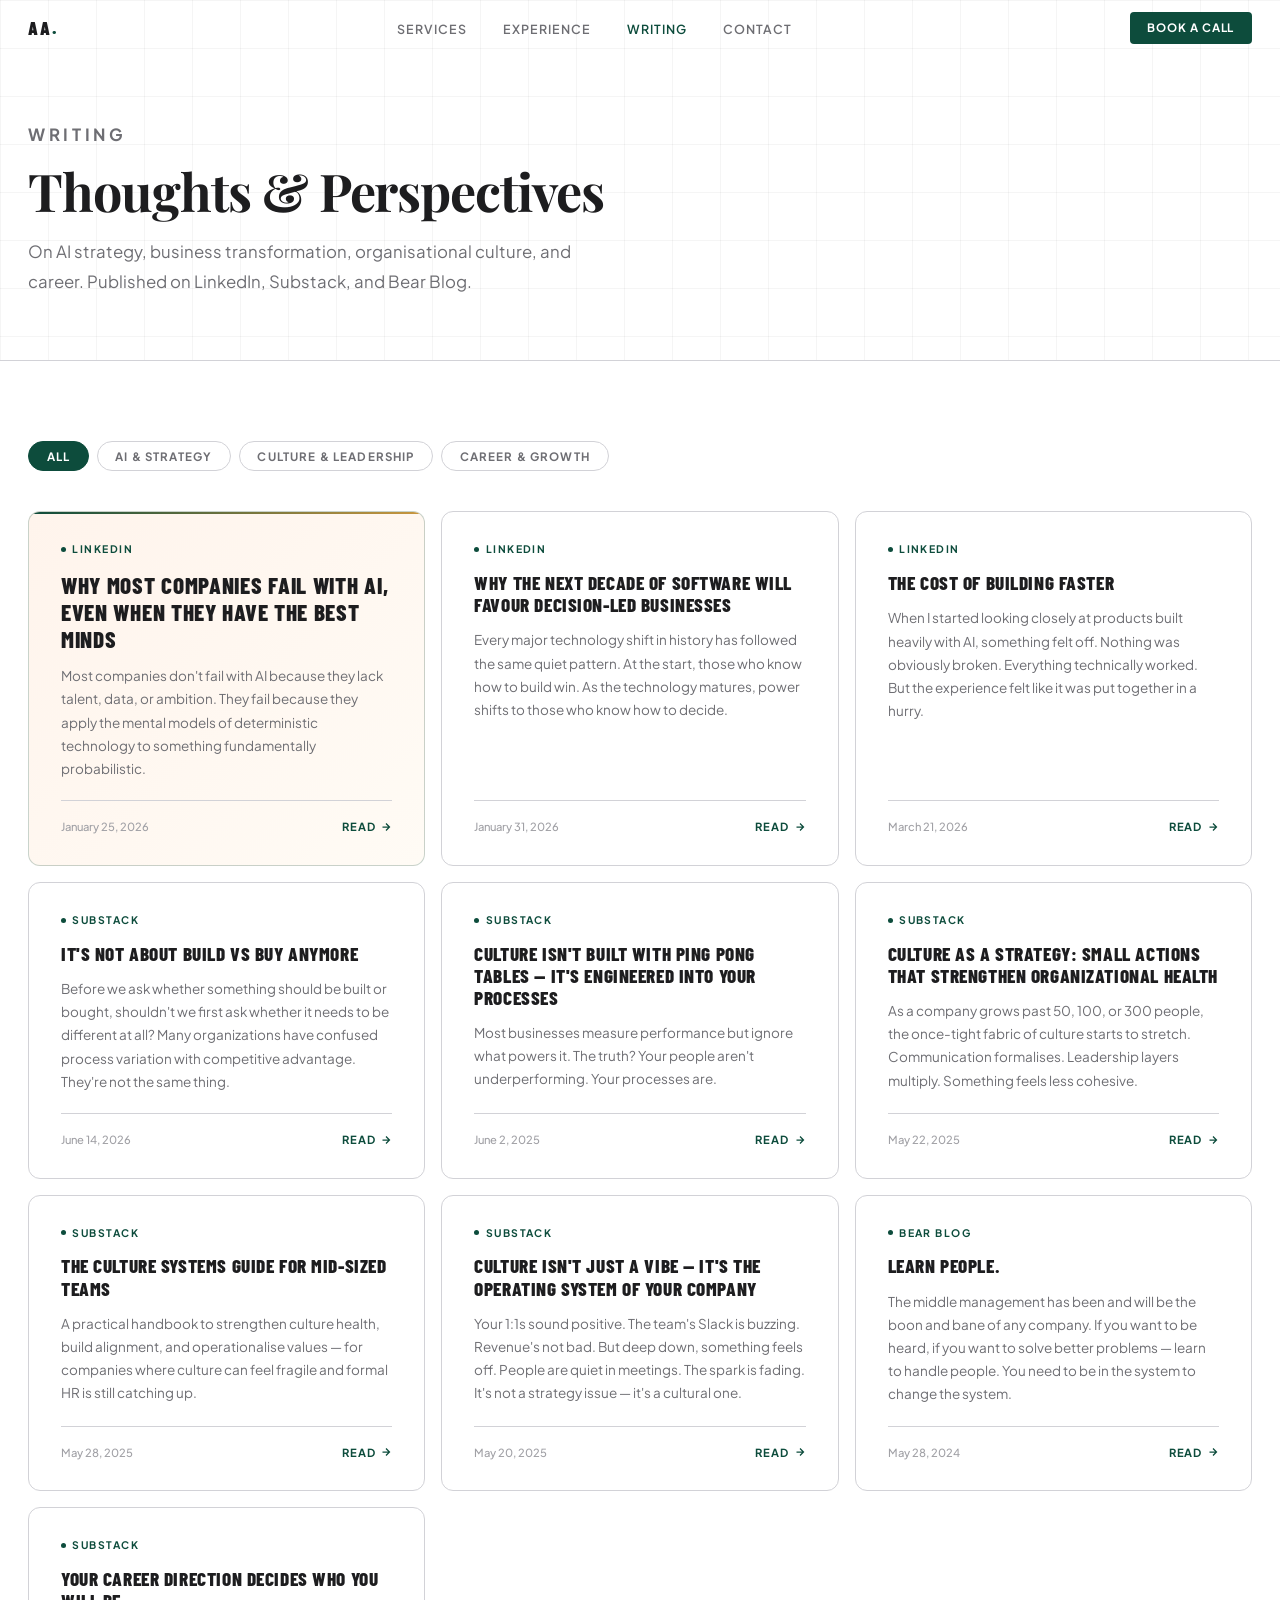
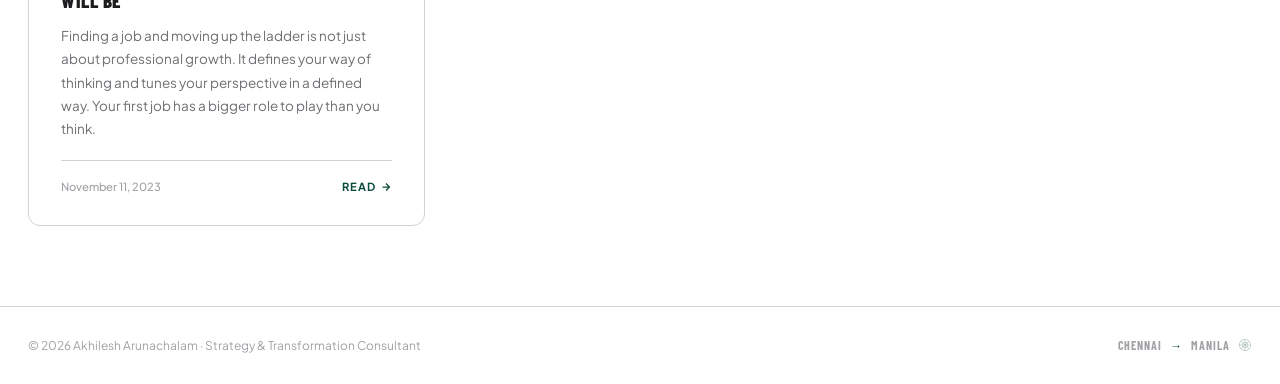
==== commit 88a32b2d: "Add new post: It's Not About Build vs Buy Anymore Co-Authored-By: Claude Sonnet 4.6 <noreply@anthrop" ====
--- a/blog/index.html
+++ b/blog/index.html
@@ -64,6 +64,16 @@
       <p class="blog-excerpt">When I started looking closely at products built heavily with AI, something felt off. Nothing was obviously broken. Everything technically worked. But the experience felt like it was put together in a hurry.</p>
       <div class="blog-footer">
         <span class="blog-date">March 21, 2026</span>
+        <span class="blog-cta">Read <svg width="12" height="12" fill="none" viewBox="0 0 24 24" stroke="currentColor" stroke-width="2.5"><path d="M5 12h14M12 5l7 7-7 7"/></svg></span>
+      </div>
+    </a>
+
+    <a href="its-not-about-build-vs-buy-anymore.html" class="blog-card fade" data-category="ai">
+      <div class="blog-platform">Substack</div>
+      <div class="blog-title">It's Not About Build vs Buy Anymore</div>
+      <p class="blog-excerpt">Before we ask whether something should be built or bought, shouldn't we first ask whether it needs to be different at all? Many organizations have confused process variation with competitive advantage. They're not the same thing.</p>
+      <div class="blog-footer">
+        <span class="blog-date">June 14, 2026</span>
         <span class="blog-cta">Read <svg width="12" height="12" fill="none" viewBox="0 0 24 24" stroke="currentColor" stroke-width="2.5"><path d="M5 12h14M12 5l7 7-7 7"/></svg></span>
       </div>
     </a>
--- a/styles.css
+++ b/styles.css
@@ -30,7 +30,7 @@
   position: fixed; top: 0; left: 0; right: 0; z-index: 200;
   height: 56px;
   display: flex; align-items: center; justify-content: space-between;
-  padding: 0 max(28px,5%);
+  padding: 0 max(28px, calc((100% - 1280px) / 2));
   transition: background .3s, border-color .3s;
 }
 nav.scrolled {
@@ -68,7 +68,7 @@
   min-height: 100vh;
   display: grid; grid-template-columns: 1fr 1fr;
   align-items: center;
-  padding: 80px max(28px,5%) 60px;
+  padding: 80px max(28px, calc((100% - 1280px) / 2)) 60px;
   position: relative; overflow: hidden;
   background: #ffffff;
 }
@@ -188,7 +188,7 @@
 .num-label { font-size: .75rem; color: var(--muted); font-weight: 500; line-height: 1.4; }
 
 /* ── SPOTLIGHT ──────────────────────────────── */
-#spotlight { padding: 100px max(28px,5%); background: var(--bg2); position: relative; overflow: hidden; text-align: center; }
+#spotlight { padding: 100px max(28px, calc((100% - 1280px) / 2)); background: var(--bg2); position: relative; overflow: hidden; text-align: center; }
 #spotlight::before { content: ''; position: absolute; bottom: 0; left: 50%; transform: translateX(-50%); width: 800px; height: 300px; background: radial-gradient(ellipse, rgba(13,76,60,.08) 0%, transparent 70%); pointer-events: none; }
 #spotlight::after { content: ''; position: absolute; inset: 0; background-image: radial-gradient(circle, rgba(13,76,60,.13) 1px, transparent 1px); background-size: 42px 42px; pointer-events: none; }
 .sp-label { font-size: .68rem; font-weight: 700; letter-spacing: .22em; text-transform: uppercase; color: var(--saffron); margin-bottom: 1.75rem; position: relative; z-index: 2; }
@@ -199,7 +199,7 @@
 .sp-tag { background: rgba(0,0,0,.04); border: 1px solid var(--border); color: var(--muted); padding: .32rem .9rem; border-radius: 3px; font-size: .72rem; font-weight: 600; letter-spacing: .08em; text-transform: uppercase; }
 
 /* ── PILLARS ────────────────────────────────── */
-#pillars { padding: 80px max(28px,5%); background: var(--bg); }
+#pillars { padding: 80px max(28px, calc((100% - 1280px) / 2)); background: var(--bg); }
 .sec-label { font-size: .68rem; font-weight: 700; letter-spacing: .22em; text-transform: uppercase; color: var(--saffron); margin-bottom: .75rem; }
 .sec-title { font-family: 'Playfair Display', serif; font-size: clamp(1.75rem, 3.5vw, 2.75rem); font-weight: 700; letter-spacing: -0.02em; text-transform: none; color: var(--text); margin-bottom: 2.5rem; line-height: 1.18; }
 .pillars-grid { display: grid; grid-template-columns: repeat(3,1fr); gap: 16px; }
@@ -216,7 +216,7 @@
 .pillar-list li::marker { color: var(--saffron); }
 
 /* ── EXPERIENCE ─────────────────────────────── */
-#experience { padding: 80px max(28px,5%); background: var(--bg2); }
+#experience { padding: 80px max(28px, calc((100% - 1280px) / 2)); background: var(--bg2); }
 .exp-grid { display: grid; grid-template-columns: 1fr 1fr; gap: 16px; }
 .exp-card { background: var(--card); border: 1px solid var(--border); border-radius: 8px; padding: 2rem; position: relative; overflow: hidden; transition: transform .2s, box-shadow .2s, border-color .2s; }
 .exp-card:hover { transform: translateY(-3px); box-shadow: 0 12px 40px rgba(0,0,0,.3); border-color: rgba(13,76,60,.25); }
@@ -237,7 +237,7 @@
 .exp-bullets li::marker { color: var(--saffron); }
 
 /* ── SKILLS ─────────────────────────────────── */
-#skills { padding: 80px max(28px,5%); background: var(--bg); }
+#skills { padding: 80px max(28px, calc((100% - 1280px) / 2)); background: var(--bg); }
 .skills-grid { display: grid; grid-template-columns: 1fr 1fr; gap: 0 4rem; }
 .sk-row { display: grid; grid-template-columns: 180px 1fr; padding: 1rem 0; border-bottom: 1px solid var(--border); align-items: start; gap: 1rem; }
 .sk-row:last-child { border-bottom: none; }
@@ -247,7 +247,7 @@
 .sk-tag:hover { border-color: var(--saffron); color: var(--saffron); }
 
 /* ── CERTS ──────────────────────────────────── */
-#certs { padding: 80px max(28px,5%); background: var(--bg2); }
+#certs { padding: 80px max(28px, calc((100% - 1280px) / 2)); background: var(--bg2); }
 .cert-grid { display: grid; grid-template-columns: repeat(auto-fit, minmax(260px,1fr)); gap: 12px; }
 .cert-card { display: flex; align-items: flex-start; gap: 1rem; padding: 1.25rem 1.5rem; background: var(--card); border: 1px solid var(--border); border-radius: 8px; transition: border-color .2s; }
 .cert-card:hover { border-color: rgba(13,76,60,.35); }
@@ -256,7 +256,7 @@
 .cert-card p { font-size: .72rem; color: var(--light); }
 
 /* ── CONTACT ────────────────────────────────── */
-#contact { padding: 90px max(28px,5%); background: var(--bg2); position: relative; overflow: hidden; }
+#contact { padding: 90px max(28px, calc((100% - 1280px) / 2)); background: var(--bg2); position: relative; overflow: hidden; }
 #contact::before { content: ''; position: absolute; right: 5%; top: 50%; transform: translateY(-50%); width: 400px; height: 400px; background: radial-gradient(circle, rgba(13,76,60,.08) 0%, transparent 65%); pointer-events: none; }
 .contact-layout { display: grid; grid-template-columns: 1fr 1fr; gap: 5rem; align-items: center; }
 .contact-left .c-label { font-size: .68rem; font-weight: 700; letter-spacing: .22em; text-transform: uppercase; color: var(--saffron); margin-bottom: .75rem; }
@@ -272,13 +272,13 @@
 .c-val { font-size: .9rem; font-weight: 600; color: var(--text); }
 
 /* ── FOOTER ─────────────────────────────────── */
-footer { padding: 1.75rem max(28px,5%); border-top: 1px solid var(--border); display: flex; align-items: center; justify-content: space-between; flex-wrap: wrap; gap: 1rem; background: var(--bg); }
+footer { padding: 1.75rem max(28px, calc((100% - 1280px) / 2)); border-top: 1px solid var(--border); display: flex; align-items: center; justify-content: space-between; flex-wrap: wrap; gap: 1rem; background: var(--bg); }
 .ft-l { font-size: .75rem; color: var(--light); }
 .ft-r { display: flex; align-items: center; gap: .5rem; font-size: .75rem; color: var(--light); font-family: 'Barlow Condensed', sans-serif; letter-spacing: .08em; font-weight: 700; text-transform: uppercase; }
 .ft-r span { color: var(--saffron); }
 
 /* ── BLOGS ──────────────────────────────────── */
-#blogs { padding: 80px max(28px,5%); background: var(--bg); }
+#blogs { padding: 80px max(28px, calc((100% - 1280px) / 2)); background: var(--bg); }
 .blog-filters { display: flex; gap: .5rem; flex-wrap: wrap; margin-bottom: 2.5rem; }
 .bf { padding: .42rem 1.1rem; border-radius: 100px; border: 1px solid var(--border); background: transparent; color: var(--muted); font-size: .72rem; font-weight: 700; letter-spacing: .1em; text-transform: uppercase; cursor: pointer; transition: all .2s; font-family: 'Plus Jakarta Sans', sans-serif; }
 .bf:hover { border-color: var(--saffron); color: var(--saffron); }
@@ -303,7 +303,7 @@
 .blog-card:hover .blog-cta svg { transform: translateX(3px); }
 
 /* ── SERVICES ───────────────────────────────── */
-#services { padding: 90px max(28px,5%); background: var(--bg); }
+#services { padding: 90px max(28px, calc((100% - 1280px) / 2)); background: var(--bg); }
 .svc-header { max-width: 640px; margin-bottom: 3rem; }
 .svc-label { font-size: .68rem; font-weight: 700; letter-spacing: .22em; text-transform: uppercase; color: var(--saffron); margin-bottom: .75rem; }
 #services h2 { font-family: 'Playfair Display', serif; font-size: clamp(1.75rem, 3.5vw, 2.75rem); font-weight: 700; letter-spacing: -0.02em; text-transform: none; line-height: 1.2; color: var(--text); margin-bottom: 1.25rem; }
@@ -389,14 +389,14 @@
 .si-success p { color: var(--muted); font-size: .9rem; line-height: 1.7; }
 
 /* ── PAGE HERO (services / blog pages) ──────── */
-.page-hero { padding: 120px max(28px,5%) 64px; background: var(--bg); position: relative; overflow: hidden; border-bottom: 1px solid var(--border); }
+.page-hero { padding: 120px max(28px, calc((100% - 1280px) / 2)) 64px; background: var(--bg); position: relative; overflow: hidden; border-bottom: 1px solid var(--border); }
 .page-hero::before { content: ''; position: absolute; inset: 0; background-image: linear-gradient(rgba(0,0,0,.04) 1px, transparent 1px), linear-gradient(90deg, rgba(0,0,0,.04) 1px, transparent 1px); background-size: 48px 48px; pointer-events: none; }
 .page-hero-label { font-size: .68rem; font-weight: 700; letter-spacing: .22em; text-transform: uppercase; color: var(--saffron); margin-bottom: .75rem; position: relative; z-index: 2; }
 .page-hero h1 { font-family: 'Playfair Display', serif; font-size: clamp(2rem, 4.5vw, 3.25rem); font-weight: 700; letter-spacing: -0.02em; text-transform: none; line-height: 1.15; color: var(--text); margin-bottom: 1rem; max-width: 720px; position: relative; z-index: 2; }
 .page-hero p { font-size: 1.05rem; color: var(--muted); line-height: 1.75; max-width: 560px; position: relative; z-index: 2; }
 
 /* ── ARTICLE PAGE ─────────────────────────────── */
-.article-wrap { max-width: 740px; margin: 0 auto; padding: 80px max(28px,5%) 100px; }
+.article-wrap { max-width: 740px; margin: 0 auto; padding: 80px max(28px, calc((100% - 1280px) / 2)) 100px; }
 .article-back { display: inline-flex; align-items: center; gap: .5rem; font-size: .72rem; font-weight: 700; letter-spacing: .1em; text-transform: uppercase; color: var(--muted); text-decoration: none; margin-bottom: 2.5rem; transition: color .2s; }
 .article-back:hover { color: var(--saffron); }
 .article-back svg { transition: transform .2s; }
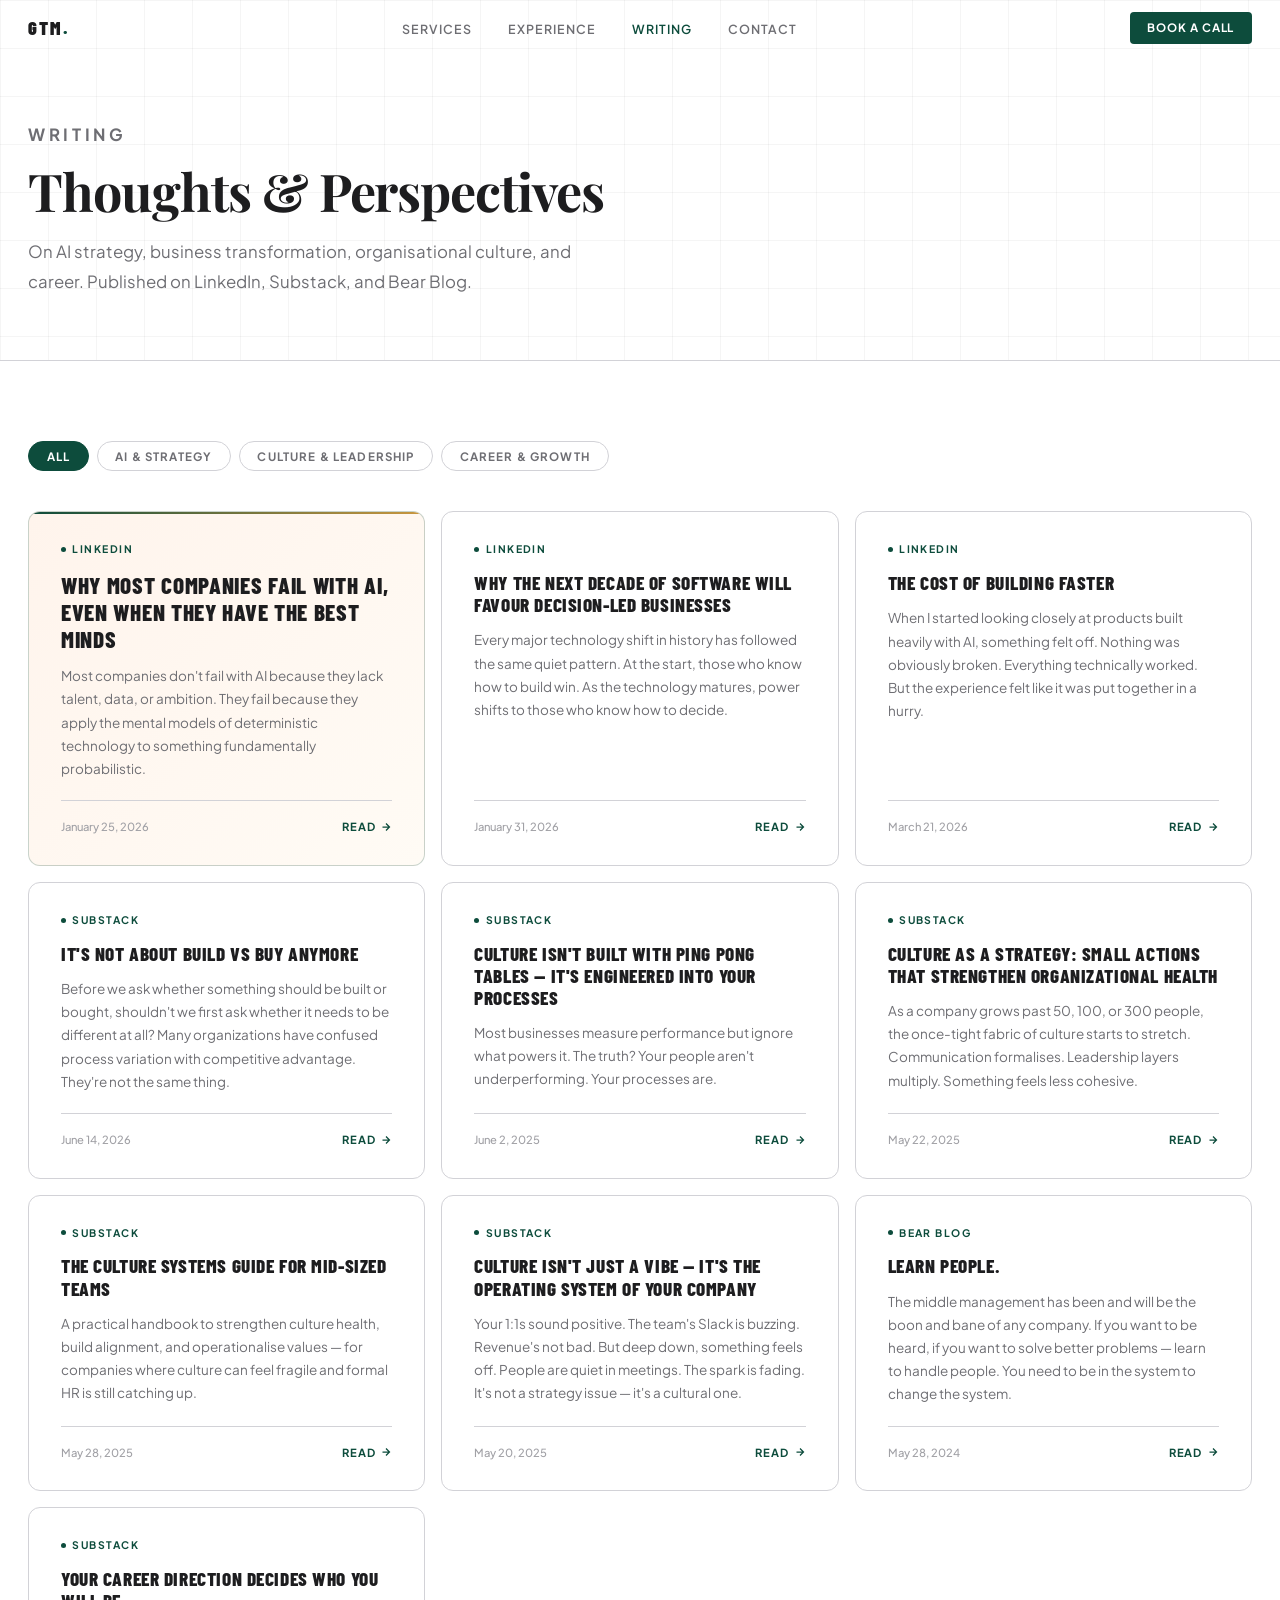
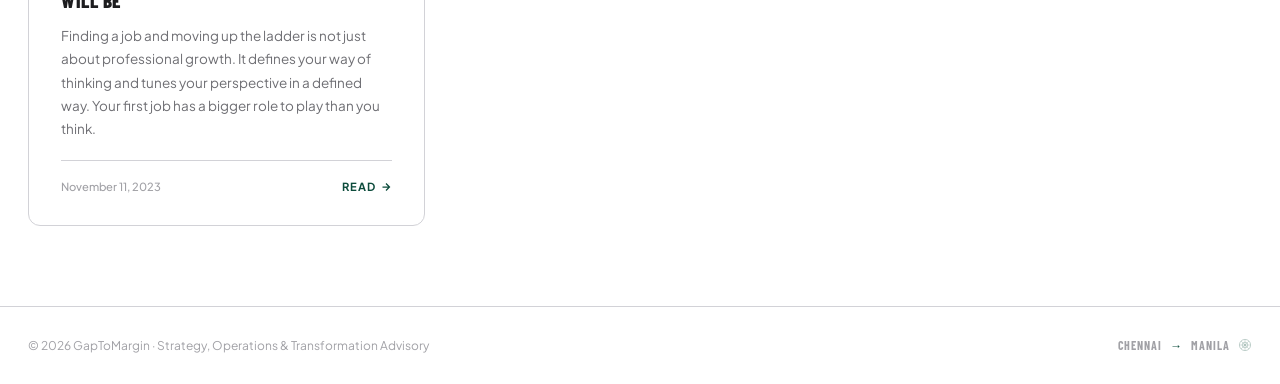
==== commit a9b4c95d: "Rebrand site from solo consultant (AA.) to GapToMargin company identity - Replace AA. nav logo with " ====
--- a/blog/index.html
+++ b/blog/index.html
@@ -3,8 +3,8 @@
 <head>
   <meta charset="UTF-8"/>
   <meta name="viewport" content="width=device-width, initial-scale=1.0"/>
-  <meta name="description" content="Writing by Akhilesh Arunachalam on AI strategy, business transformation, culture, and career — published on LinkedIn, Substack, and Bear Blog."/>
-  <title>Writing &amp; Perspectives — Akhilesh Arunachalam</title>
+  <meta name="description" content="Writing by GapToMargin on AI strategy, business transformation, culture, and career — published on LinkedIn, Substack, and Bear Blog."/>
+  <title>Writing &amp; Perspectives — GapToMargin</title>
   <link rel="preconnect" href="https://fonts.googleapis.com"/>
   <link href="https://fonts.googleapis.com/css2?family=Barlow+Condensed:wght@700;800;900&family=Playfair+Display:wght@600;700;800&family=Plus+Jakarta+Sans:wght@300;400;500;600;700;800&display=swap" rel="stylesheet"/>
   <link rel="stylesheet" href="../styles.css"/>
@@ -12,7 +12,7 @@
 <body>
 
 <nav id="nav">
-  <a href="../" class="nav-logo">AA<span>.</span></a>
+  <a href="../" class="nav-logo">GtM<span>.</span></a>
   <ul>
     <li><a href="../services.html">Services</a></li>
     <li><a href="../#experience">Experience</a></li>
@@ -142,7 +142,7 @@
 </section>
 
 <footer>
-  <div class="ft-l">© 2026 Akhilesh Arunachalam · Strategy &amp; Transformation Consultant</div>
+  <div class="ft-l">© 2026 GapToMargin · Strategy, Operations &amp; Transformation Advisory</div>
   <div class="ft-r">
     Chennai <span>→</span> Manila
     <svg width="14" height="14" viewBox="0 0 20 20" fill="none" style="opacity:.35">
--- a/styles.css
+++ b/styles.css
@@ -422,6 +422,38 @@
 .article-footer .cta-btn { background: var(--saffron); color: #fff !important; padding: .6rem 1.4rem; border-radius: 4px; transition: background .2s !important; }
 .article-footer .cta-btn:hover { background: #0a3d2f !important; color: #fff !important; }
 
+/* ── WHAT IS GAPTOMARGIN ─────────────────────── */
+#about-gtm {
+  padding: 5rem max(28px, calc((100% - 1280px) / 2));
+  background: var(--bg2);
+}
+.gtm-block { max-width: 760px; }
+.gtm-body { font-size: 1.05rem; color: var(--muted); line-height: 1.85; margin-bottom: 1.1rem; }
+.gtm-promise { font-weight: 600; color: var(--text); }
+
+/* ── FOUNDER ─────────────────────────────────── */
+#founder {
+  padding: 5rem max(28px, calc((100% - 1280px) / 2));
+  border-top: 1px solid var(--border);
+}
+.founder-block { max-width: 700px; }
+.founder-body { font-size: 1.05rem; color: var(--muted); line-height: 1.85; margin-bottom: 1.5rem; }
+.founder-linkedin {
+  display: inline-flex; align-items: center; gap: .55rem;
+  font-size: .78rem; font-weight: 700; letter-spacing: .08em; text-transform: uppercase;
+  color: var(--saffron); text-decoration: none; transition: opacity .2s;
+}
+.founder-linkedin:hover { opacity: .75; }
+
+/* ── HERO SUB-LINE ────────────────────────────── */
+.hero-sub {
+  font-size: .95rem; font-weight: 500; color: var(--saffron);
+  margin-top: .35rem; margin-bottom: .5rem; line-height: 1.5;
+}
+
+/* ── FOOTER FOUNDER LINE ──────────────────────── */
+.ft-founder { color: var(--light); font-size: .82em; }
+
 /* ── RESPONSIVE ─────────────────────────────── */
 @media (max-width: 980px) {
   .blog-grid { grid-template-columns: 1fr 1fr; }
